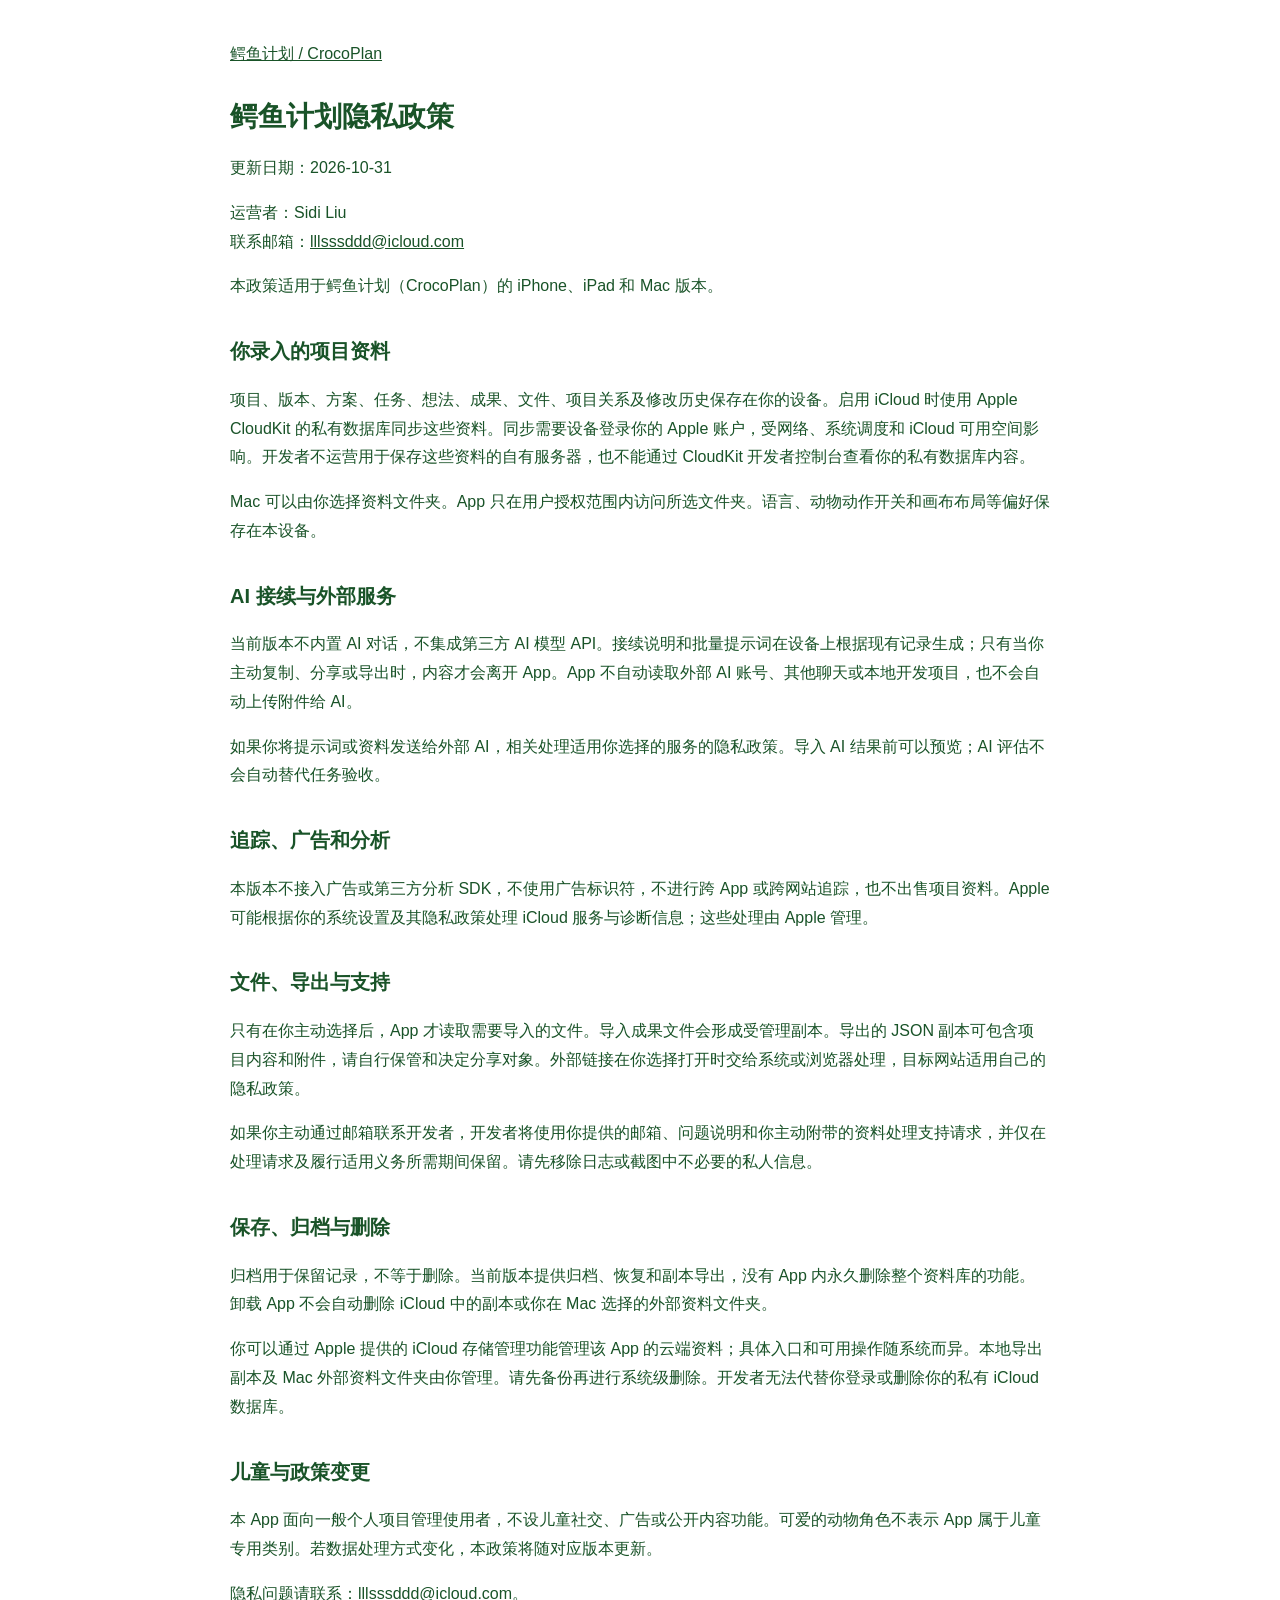
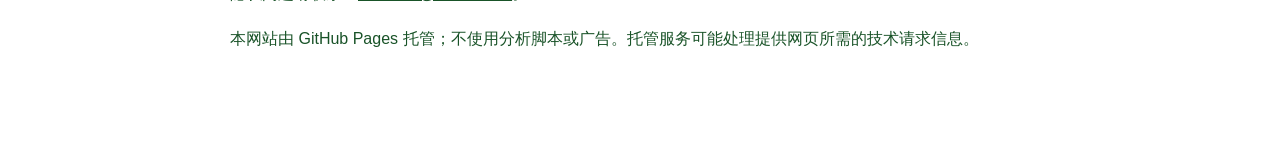
==== privacy-zh-Hans.html @ f5f37c50 "docs: publish CrocoPlan privacy and support pages" ====
<!doctype html><html lang="zh-Hans"><head><meta charset="utf-8"><meta name="viewport" content="width=device-width,initial-scale=1"><title>privacy · CrocoPlan</title><link rel="stylesheet" href="style.css"></head><body><nav><a href="index.html">鳄鱼计划 / CrocoPlan</a></nav><h1>鳄鱼计划隐私政策</h1><p>更新日期：2026-10-31</p><p>运营者：Sidi Liu  
联系邮箱：<a href="mailto:lllsssddd@icloud.com">lllsssddd@icloud.com</a></p><p>本政策适用于鳄鱼计划（CrocoPlan）的 iPhone、iPad 和 Mac 版本。</p><h2>你录入的项目资料</h2><p>项目、版本、方案、任务、想法、成果、文件、项目关系及修改历史保存在你的设备。启用 iCloud 时使用 Apple CloudKit 的私有数据库同步这些资料。同步需要设备登录你的 Apple 账户，受网络、系统调度和 iCloud 可用空间影响。开发者不运营用于保存这些资料的自有服务器，也不能通过 CloudKit 开发者控制台查看你的私有数据库内容。</p><p>Mac 可以由你选择资料文件夹。App 只在用户授权范围内访问所选文件夹。语言、动物动作开关和画布布局等偏好保存在本设备。</p><h2>AI 接续与外部服务</h2><p>当前版本不内置 AI 对话，不集成第三方 AI 模型 API。接续说明和批量提示词在设备上根据现有记录生成；只有当你主动复制、分享或导出时，内容才会离开 App。App 不自动读取外部 AI 账号、其他聊天或本地开发项目，也不会自动上传附件给 AI。</p><p>如果你将提示词或资料发送给外部 AI，相关处理适用你选择的服务的隐私政策。导入 AI 结果前可以预览；AI 评估不会自动替代任务验收。</p><h2>追踪、广告和分析</h2><p>本版本不接入广告或第三方分析 SDK，不使用广告标识符，不进行跨 App 或跨网站追踪，也不出售项目资料。Apple 可能根据你的系统设置及其隐私政策处理 iCloud 服务与诊断信息；这些处理由 Apple 管理。</p><h2>文件、导出与支持</h2><p>只有在你主动选择后，App 才读取需要导入的文件。导入成果文件会形成受管理副本。导出的 JSON 副本可包含项目内容和附件，请自行保管和决定分享对象。外部链接在你选择打开时交给系统或浏览器处理，目标网站适用自己的隐私政策。</p><p>如果你主动通过邮箱联系开发者，开发者将使用你提供的邮箱、问题说明和你主动附带的资料处理支持请求，并仅在处理请求及履行适用义务所需期间保留。请先移除日志或截图中不必要的私人信息。</p><h2>保存、归档与删除</h2><p>归档用于保留记录，不等于删除。当前版本提供归档、恢复和副本导出，没有 App 内永久删除整个资料库的功能。卸载 App 不会自动删除 iCloud 中的副本或你在 Mac 选择的外部资料文件夹。</p><p>你可以通过 Apple 提供的 iCloud 存储管理功能管理该 App 的云端资料；具体入口和可用操作随系统而异。本地导出副本及 Mac 外部资料文件夹由你管理。请先备份再进行系统级删除。开发者无法代替你登录或删除你的私有 iCloud 数据库。</p><h2>儿童与政策变更</h2><p>本 App 面向一般个人项目管理使用者，不设儿童社交、广告或公开内容功能。可爱的动物角色不表示 App 属于儿童专用类别。若数据处理方式变化，本政策将随对应版本更新。</p><p>隐私问题请联系：<a href="mailto:lllsssddd@icloud.com">lllsssddd@icloud.com</a>。
</p><footer><p>本网站由 GitHub Pages 托管；不使用分析脚本或广告。托管服务可能处理提供网页所需的技术请求信息。</p></footer></body></html>
---- style.css ----
body{max-width:820px;margin:auto;padding:40px 24px 80px;background:#fff;color:#195328;font:16px/1.8 -apple-system,BlinkMacSystemFont,"PingFang SC",sans-serif}h1{font-size:28px;line-height:1.3}h2{font-size:20px;margin-top:32px}a{color:#195328}.draft{padding:12px 16px;background:#f3e8cc;border-radius:14px;margin-bottom:24px}nav{margin-bottom:30px}p{white-space:pre-wrap}
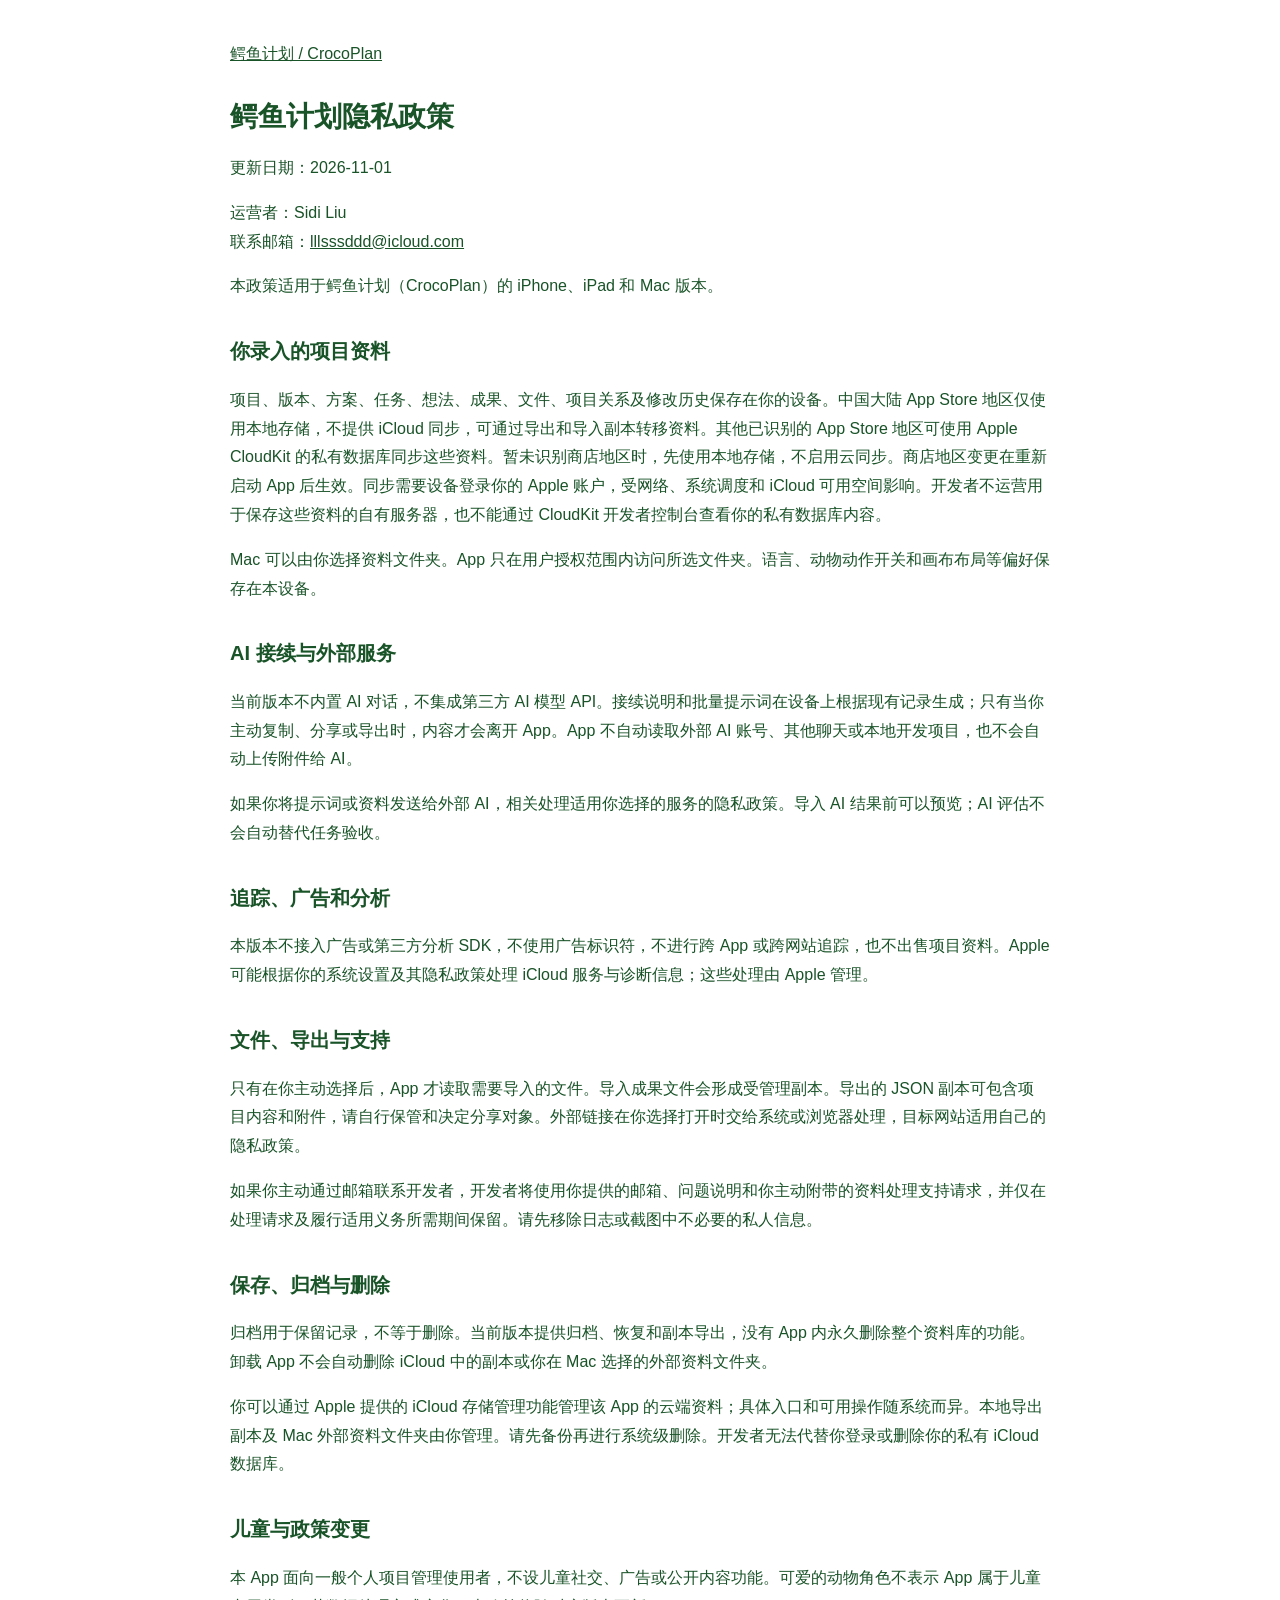
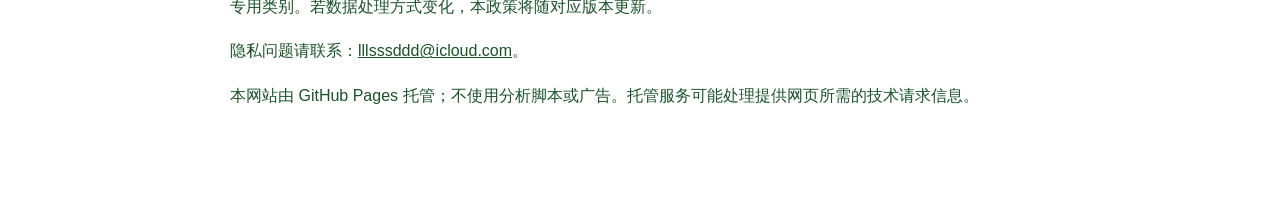
==== commit f7b9f232: "docs: explain regional local storage and iCloud availability" ====
--- a/privacy-zh-Hans.html
+++ b/privacy-zh-Hans.html
@@ -1,3 +1,3 @@
-<!doctype html><html lang="zh-Hans"><head><meta charset="utf-8"><meta name="viewport" content="width=device-width,initial-scale=1"><title>privacy · CrocoPlan</title><link rel="stylesheet" href="style.css"></head><body><nav><a href="index.html">鳄鱼计划 / CrocoPlan</a></nav><h1>鳄鱼计划隐私政策</h1><p>更新日期：2026-10-31</p><p>运营者：Sidi Liu  
-联系邮箱：<a href="mailto:lllsssddd@icloud.com">lllsssddd@icloud.com</a></p><p>本政策适用于鳄鱼计划（CrocoPlan）的 iPhone、iPad 和 Mac 版本。</p><h2>你录入的项目资料</h2><p>项目、版本、方案、任务、想法、成果、文件、项目关系及修改历史保存在你的设备。启用 iCloud 时使用 Apple CloudKit 的私有数据库同步这些资料。同步需要设备登录你的 Apple 账户，受网络、系统调度和 iCloud 可用空间影响。开发者不运营用于保存这些资料的自有服务器，也不能通过 CloudKit 开发者控制台查看你的私有数据库内容。</p><p>Mac 可以由你选择资料文件夹。App 只在用户授权范围内访问所选文件夹。语言、动物动作开关和画布布局等偏好保存在本设备。</p><h2>AI 接续与外部服务</h2><p>当前版本不内置 AI 对话，不集成第三方 AI 模型 API。接续说明和批量提示词在设备上根据现有记录生成；只有当你主动复制、分享或导出时，内容才会离开 App。App 不自动读取外部 AI 账号、其他聊天或本地开发项目，也不会自动上传附件给 AI。</p><p>如果你将提示词或资料发送给外部 AI，相关处理适用你选择的服务的隐私政策。导入 AI 结果前可以预览；AI 评估不会自动替代任务验收。</p><h2>追踪、广告和分析</h2><p>本版本不接入广告或第三方分析 SDK，不使用广告标识符，不进行跨 App 或跨网站追踪，也不出售项目资料。Apple 可能根据你的系统设置及其隐私政策处理 iCloud 服务与诊断信息；这些处理由 Apple 管理。</p><h2>文件、导出与支持</h2><p>只有在你主动选择后，App 才读取需要导入的文件。导入成果文件会形成受管理副本。导出的 JSON 副本可包含项目内容和附件，请自行保管和决定分享对象。外部链接在你选择打开时交给系统或浏览器处理，目标网站适用自己的隐私政策。</p><p>如果你主动通过邮箱联系开发者，开发者将使用你提供的邮箱、问题说明和你主动附带的资料处理支持请求，并仅在处理请求及履行适用义务所需期间保留。请先移除日志或截图中不必要的私人信息。</p><h2>保存、归档与删除</h2><p>归档用于保留记录，不等于删除。当前版本提供归档、恢复和副本导出，没有 App 内永久删除整个资料库的功能。卸载 App 不会自动删除 iCloud 中的副本或你在 Mac 选择的外部资料文件夹。</p><p>你可以通过 Apple 提供的 iCloud 存储管理功能管理该 App 的云端资料；具体入口和可用操作随系统而异。本地导出副本及 Mac 外部资料文件夹由你管理。请先备份再进行系统级删除。开发者无法代替你登录或删除你的私有 iCloud 数据库。</p><h2>儿童与政策变更</h2><p>本 App 面向一般个人项目管理使用者，不设儿童社交、广告或公开内容功能。可爱的动物角色不表示 App 属于儿童专用类别。若数据处理方式变化，本政策将随对应版本更新。</p><p>隐私问题请联系：<a href="mailto:lllsssddd@icloud.com">lllsssddd@icloud.com</a>。
+<!doctype html><html lang="zh-Hans"><head><meta charset="utf-8"><meta name="viewport" content="width=device-width,initial-scale=1"><title>privacy · CrocoPlan</title><link rel="stylesheet" href="style.css"></head><body><nav><a href="index.html">鳄鱼计划 / CrocoPlan</a></nav><h1>鳄鱼计划隐私政策</h1><p>更新日期：2026-11-01</p><p>运营者：Sidi Liu  
+联系邮箱：<a href="mailto:lllsssddd@icloud.com">lllsssddd@icloud.com</a></p><p>本政策适用于鳄鱼计划（CrocoPlan）的 iPhone、iPad 和 Mac 版本。</p><h2>你录入的项目资料</h2><p>项目、版本、方案、任务、想法、成果、文件、项目关系及修改历史保存在你的设备。中国大陆 App Store 地区仅使用本地存储，不提供 iCloud 同步，可通过导出和导入副本转移资料。其他已识别的 App Store 地区可使用 Apple CloudKit 的私有数据库同步这些资料。暂未识别商店地区时，先使用本地存储，不启用云同步。商店地区变更在重新启动 App 后生效。同步需要设备登录你的 Apple 账户，受网络、系统调度和 iCloud 可用空间影响。开发者不运营用于保存这些资料的自有服务器，也不能通过 CloudKit 开发者控制台查看你的私有数据库内容。</p><p>Mac 可以由你选择资料文件夹。App 只在用户授权范围内访问所选文件夹。语言、动物动作开关和画布布局等偏好保存在本设备。</p><h2>AI 接续与外部服务</h2><p>当前版本不内置 AI 对话，不集成第三方 AI 模型 API。接续说明和批量提示词在设备上根据现有记录生成；只有当你主动复制、分享或导出时，内容才会离开 App。App 不自动读取外部 AI 账号、其他聊天或本地开发项目，也不会自动上传附件给 AI。</p><p>如果你将提示词或资料发送给外部 AI，相关处理适用你选择的服务的隐私政策。导入 AI 结果前可以预览；AI 评估不会自动替代任务验收。</p><h2>追踪、广告和分析</h2><p>本版本不接入广告或第三方分析 SDK，不使用广告标识符，不进行跨 App 或跨网站追踪，也不出售项目资料。Apple 可能根据你的系统设置及其隐私政策处理 iCloud 服务与诊断信息；这些处理由 Apple 管理。</p><h2>文件、导出与支持</h2><p>只有在你主动选择后，App 才读取需要导入的文件。导入成果文件会形成受管理副本。导出的 JSON 副本可包含项目内容和附件，请自行保管和决定分享对象。外部链接在你选择打开时交给系统或浏览器处理，目标网站适用自己的隐私政策。</p><p>如果你主动通过邮箱联系开发者，开发者将使用你提供的邮箱、问题说明和你主动附带的资料处理支持请求，并仅在处理请求及履行适用义务所需期间保留。请先移除日志或截图中不必要的私人信息。</p><h2>保存、归档与删除</h2><p>归档用于保留记录，不等于删除。当前版本提供归档、恢复和副本导出，没有 App 内永久删除整个资料库的功能。卸载 App 不会自动删除 iCloud 中的副本或你在 Mac 选择的外部资料文件夹。</p><p>你可以通过 Apple 提供的 iCloud 存储管理功能管理该 App 的云端资料；具体入口和可用操作随系统而异。本地导出副本及 Mac 外部资料文件夹由你管理。请先备份再进行系统级删除。开发者无法代替你登录或删除你的私有 iCloud 数据库。</p><h2>儿童与政策变更</h2><p>本 App 面向一般个人项目管理使用者，不设儿童社交、广告或公开内容功能。可爱的动物角色不表示 App 属于儿童专用类别。若数据处理方式变化，本政策将随对应版本更新。</p><p>隐私问题请联系：<a href="mailto:lllsssddd@icloud.com">lllsssddd@icloud.com</a>。
 </p><footer><p>本网站由 GitHub Pages 托管；不使用分析脚本或广告。托管服务可能处理提供网页所需的技术请求信息。</p></footer></body></html>
